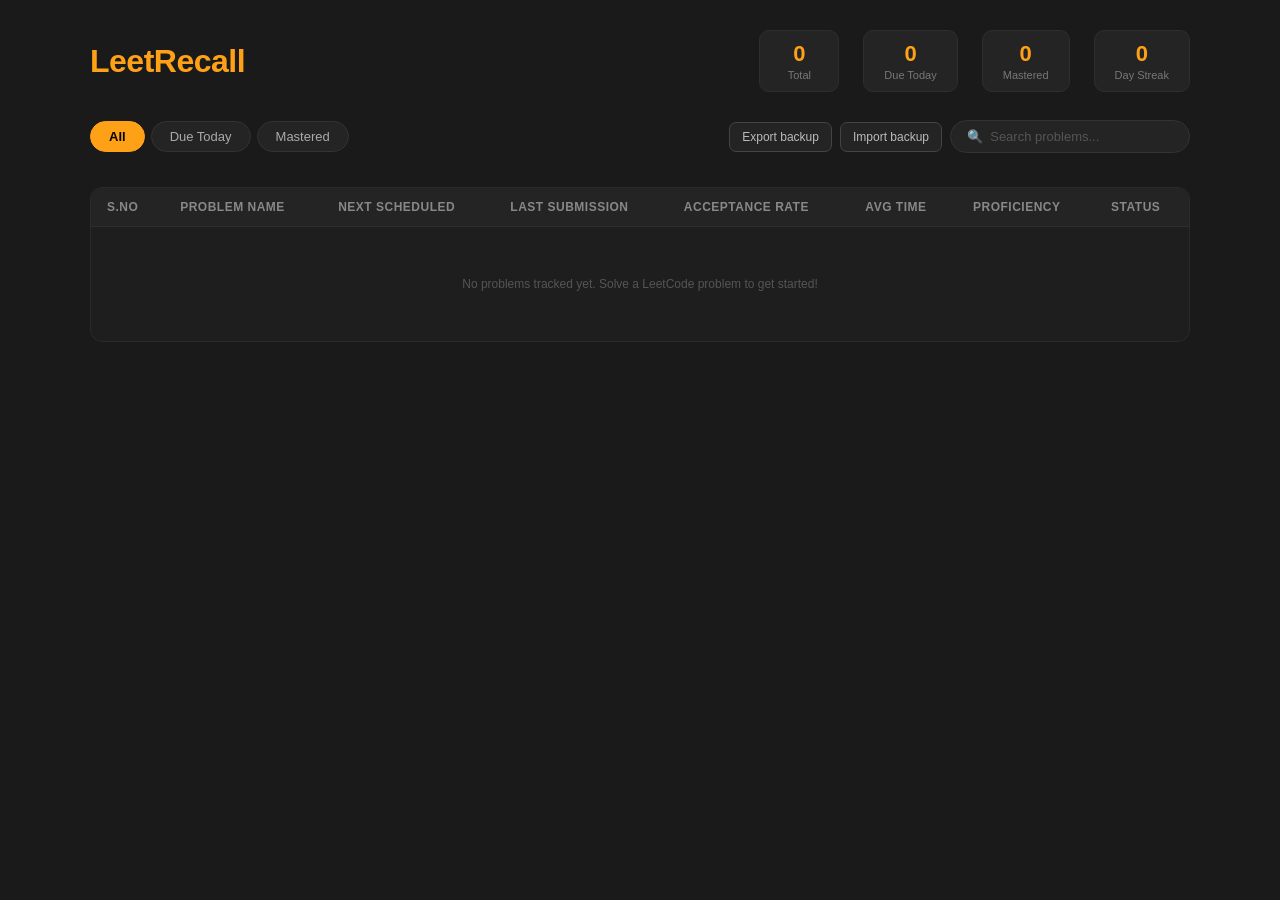
==== index.html @ 6359cfba "Fix concurrent submission tracking and add data backup" ====
<!DOCTYPE html>
<html lang="en">
<head>
  <meta charset="UTF-8">
  <title>LeetRecall</title>
  <link rel="stylesheet" href="index.css">
</head>
<body>

  <div class="container">

    <!-- Header -->
    <div class="header">
      <h1>LeetRecall</h1>
      <div class="stats-bar">
        <div class="stat"><span id="total">0</span><label>Total</label></div>
        <div class="stat"><span id="due-today">0</span><label>Due Today</label></div>
        <div class="stat"><span id="mastered">0</span><label>Mastered</label></div>
        <div class="stat"><span id="streak">0</span><label>Day Streak</label></div>
      </div>
    </div>

    <!-- Filters -->
    <div class="controls">
      <div class="tabs">
        <button class="tab active" data-filter="all">All</button>
        <button class="tab" data-filter="due">Due Today</button>
        <button class="tab" data-filter="mastered">Mastered</button>
      </div>
      <div class="control-actions">
        <button id="export-data" class="data-button" type="button">Export backup</button>
        <button id="import-data" class="data-button" type="button">Import backup</button>
        <input id="import-file" type="file" accept="application/json,.json" hidden>
        <input type="text" id="search" placeholder="🔍  Search problems..." />
      </div>
    </div>

    <div id="data-message" class="data-message" role="status" aria-live="polite"></div>

    <!-- Table -->
    <div class="table-wrapper">
      <table>
        <thead>
          <tr>
            <th>S.No</th>
            <th>Problem Name</th>
            <th>Next Scheduled</th>
            <th>Last Submission</th>
            <th>Acceptance Rate</th>
            <th>Avg Time</th>
            <th>Proficiency</th>
            <th>Status</th>
          </tr>
        </thead>
        <tbody id="problem-table">
          <tr>
            <td colspan="8" class="empty-row">No problems tracked yet. Solve a LeetCode problem to get started!</td>
          </tr>
        </tbody>
      </table>
    </div>

  </div>

  <script src="index.js"></script>
</body>
</html>
---- index.css ----
/* ============================================================
   LeetRecall Dashboard
   ============================================================ */

* { box-sizing: border-box; margin: 0; padding: 0; }

body {
  font-family: -apple-system, BlinkMacSystemFont, "Segoe UI", Roboto, sans-serif;
  background: #1a1a1a;
  color: #e0e0e0;
  min-height: 100vh;
  padding: 30px 40px;
}

.container { max-width: 1100px; margin: 0 auto; }

/* ── Header ───────────────────────────────────────────────── */
.header {
  display: flex;
  justify-content: space-between;
  align-items: center;
  margin-bottom: 28px;
  flex-wrap: wrap;
  gap: 16px;
}

h1 {
  font-size: 32px;
  font-weight: 800;
  color: #ffa116;
  letter-spacing: -0.5px;
}

/* ── Stats bar ────────────────────────────────────────────── */
.stats-bar {
  display: flex;
  gap: 24px;
}

.stat {
  display: flex;
  flex-direction: column;
  align-items: center;
  background: #242424;
  border: 1px solid #2e2e2e;
  border-radius: 10px;
  padding: 10px 20px;
  min-width: 80px;
}

.stat span {
  font-size: 22px;
  font-weight: 700;
  color: #ffa116;
}

.stat label {
  font-size: 11px;
  color: #777;
  margin-top: 2px;
}

/* ── Controls ─────────────────────────────────────────────── */
.controls {
  display: flex;
  justify-content: space-between;
  align-items: center;
  margin-bottom: 16px;
  gap: 16px;
  flex-wrap: wrap;
}

.tabs { display: flex; gap: 6px; }

.control-actions {
  display: flex;
  align-items: center;
  justify-content: flex-end;
  gap: 8px;
  flex-wrap: wrap;
}

.data-button {
  padding: 7px 12px;
  background: #242424;
  border: 1px solid #444;
  border-radius: 7px;
  color: #bbb;
  cursor: pointer;
  font-size: 12px;
}

.data-button:hover { border-color: #ffa116; color: #ffa116; }

.data-message {
  min-height: 18px;
  margin: -8px 0 8px;
  color: #aaa;
  font-size: 12px;
  text-align: right;
}

.data-message.error { color: #ef4743; }

.data-message.success { color: #00b8a3; }

.tab {
  padding: 7px 18px;
  background: #242424;
  border: 1px solid #333;
  border-radius: 20px;
  color: #aaa;
  cursor: pointer;
  font-size: 13px;
  font-weight: 500;
  transition: all 0.15s;
}

.tab:hover { border-color: #ffa116; color: #ffa116; }

.tab.active {
  background: #ffa116;
  color: #000;
  font-weight: 700;
  border-color: #ffa116;
}

#search {
  padding: 8px 16px;
  background: #242424;
  border: 1px solid #333;
  border-radius: 20px;
  color: #e0e0e0;
  font-size: 13px;
  width: 240px;
  outline: none;
  transition: border 0.15s;
}

#search:focus { border-color: #ffa116; }
#search::placeholder { color: #555; }

/* ── Table ────────────────────────────────────────────────── */
.table-wrapper {
  background: #1e1e1e;
  border: 1px solid #2a2a2a;
  border-radius: 12px;
  overflow: hidden;
}

table {
  width: 100%;
  border-collapse: collapse;
}

thead tr {
  background: #242424;
  border-bottom: 1px solid #2e2e2e;
}

th {
  padding: 12px 16px;
  text-align: left;
  font-size: 12px;
  font-weight: 600;
  color: #888;
  text-transform: uppercase;
  letter-spacing: 0.5px;
  white-space: nowrap;
}

tbody tr {
  border-bottom: 1px solid #252525;
  transition: background 0.1s;
}

tbody tr:last-child { border-bottom: none; }
tbody tr:hover { background: #242424; }

td {
  padding: 13px 16px;
  font-size: 13px;
  vertical-align: middle;
}

/* S.No */
td:first-child { color: #555; font-size: 12px; }

/* Problem name link */
.prob-link {
  color: #e0e0e0;
  text-decoration: none;
  font-weight: 500;
}
.prob-link:hover { color: #ffa116; }

/* Dates */
.date-cell { color: #aaa; font-size: 12px; }
.date-due  { color: #ffa116; font-weight: 600; }

/* Acceptance rate */
.rate-high   { color: #00b8a3; }
.rate-medium { color: #ffc01e; }
.rate-low    { color: #ef4743; }

/* Proficiency badges */
.badge {
  display: inline-block;
  padding: 3px 10px;
  border-radius: 12px;
  font-size: 11px;
  font-weight: 700;
  text-transform: uppercase;
  letter-spacing: 0.3px;
}

.badge-novice    { background: #1c3a5a; color: #5b9bd5; }
.badge-learning  { background: #3a2a00; color: #ffa116; }
.badge-familiar  { background: #1a3a1a; color: #00b8a3; }
.badge-proficient{ background: #2a1a3a; color: #c084fc; }
.badge-mastered  { background: #1a3a2a; color: #4ade80; }

/* Status */
.status-due      { color: #ffa116; font-weight: 600; font-size: 12px; }
.status-upcoming { color: #555;    font-size: 12px; }
.status-mastered { color: #4ade80; font-size: 12px; }

/* Empty state */
.empty-row {
  text-align: center;
  padding: 50px !important;
  color: #555;
  font-size: 14px;
}
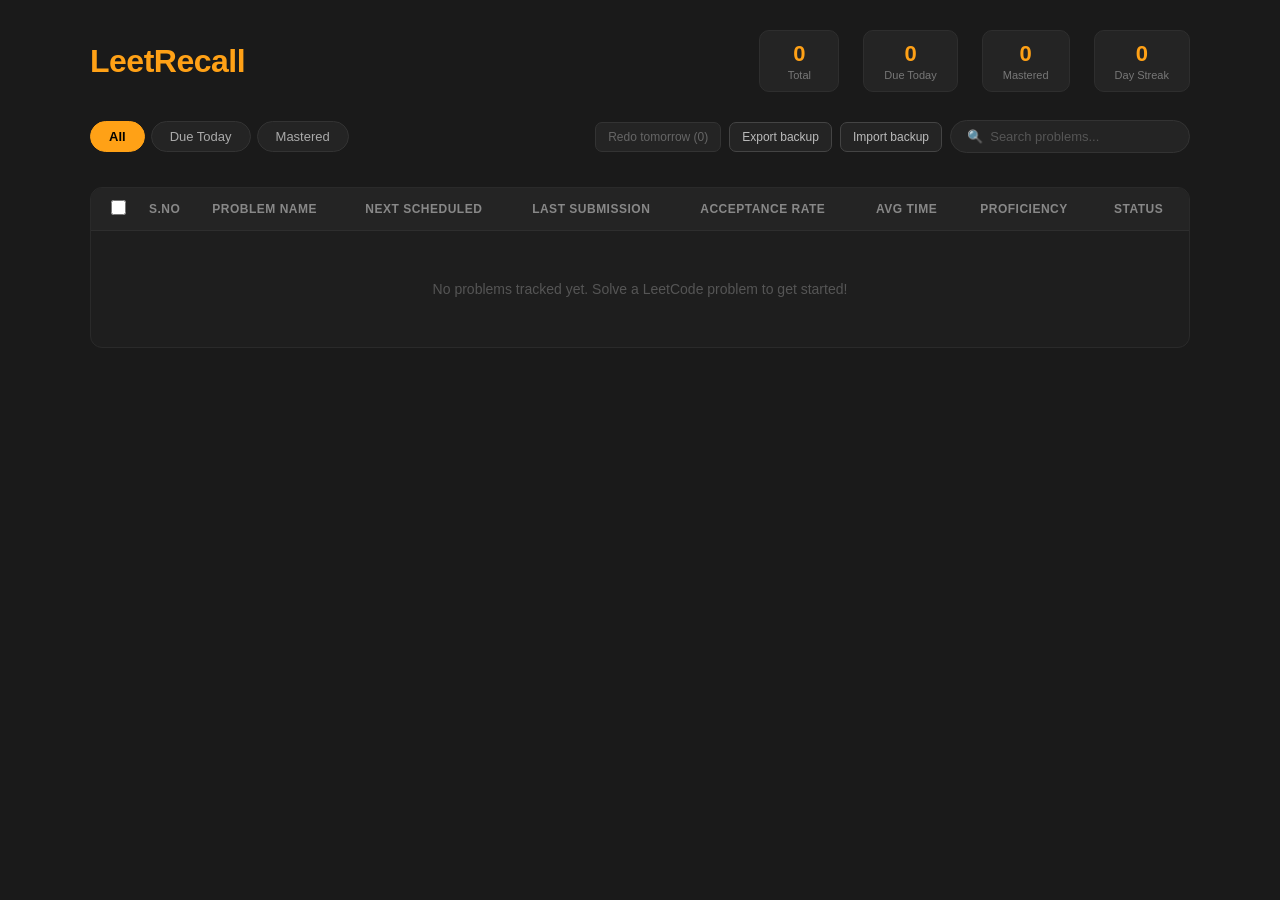
==== commit f218b0f0: "feat: add redo tomorrow scheduling" ====
--- a/index.html
+++ b/index.html
@@ -28,6 +28,10 @@
         <button class="tab" data-filter="mastered">Mastered</button>
       </div>
       <div class="control-actions">
+        <button id="redo-tomorrow" class="data-button redo-button" type="button"
+          title="Move the selected problems to tomorrow's review queue" disabled>
+          Redo tomorrow (0)
+        </button>
         <button id="export-data" class="data-button" type="button">Export backup</button>
         <button id="import-data" class="data-button" type="button">Import backup</button>
         <input id="import-file" type="file" accept="application/json,.json" hidden>
@@ -42,6 +46,9 @@
       <table>
         <thead>
           <tr>
+            <th class="select-column">
+              <input id="select-visible" class="problem-checkbox" type="checkbox" aria-label="Select all visible problems">
+            </th>
             <th>S.No</th>
             <th>Problem Name</th>
             <th>Next Scheduled</th>
@@ -54,7 +61,7 @@
         </thead>
         <tbody id="problem-table">
           <tr>
-            <td colspan="8" class="empty-row">No problems tracked yet. Solve a LeetCode problem to get started!</td>
+            <td colspan="9" class="empty-row">No problems tracked yet. Solve a LeetCode problem to get started!</td>
           </tr>
         </tbody>
       </table>
--- a/index.css
+++ b/index.css
@@ -91,6 +91,17 @@
 }
 
 .data-button:hover { border-color: #ffa116; color: #ffa116; }
+
+.data-button:disabled {
+  border-color: #333;
+  color: #666;
+  cursor: not-allowed;
+}
+
+.redo-button:not(:disabled) {
+  border-color: #ffa116;
+  color: #ffa116;
+}
 
 .data-message {
   min-height: 18px;
@@ -176,6 +187,7 @@
 
 tbody tr:last-child { border-bottom: none; }
 tbody tr:hover { background: #242424; }
+tbody tr:has(.row-checkbox:checked) { background: #2b261d; }
 
 td {
   padding: 13px 16px;
@@ -183,8 +195,17 @@
   vertical-align: middle;
 }
 
-/* S.No */
-td:first-child { color: #555; font-size: 12px; }
+/* Selection and S.No */
+.select-column { width: 42px; text-align: center; padding-right: 4px; }
+.select-column + th { width: 58px; }
+td.select-column + td { color: #555; font-size: 12px; }
+
+.problem-checkbox {
+  width: 15px;
+  height: 15px;
+  accent-color: #ffa116;
+  cursor: pointer;
+}
 
 /* Problem name link */
 .prob-link {
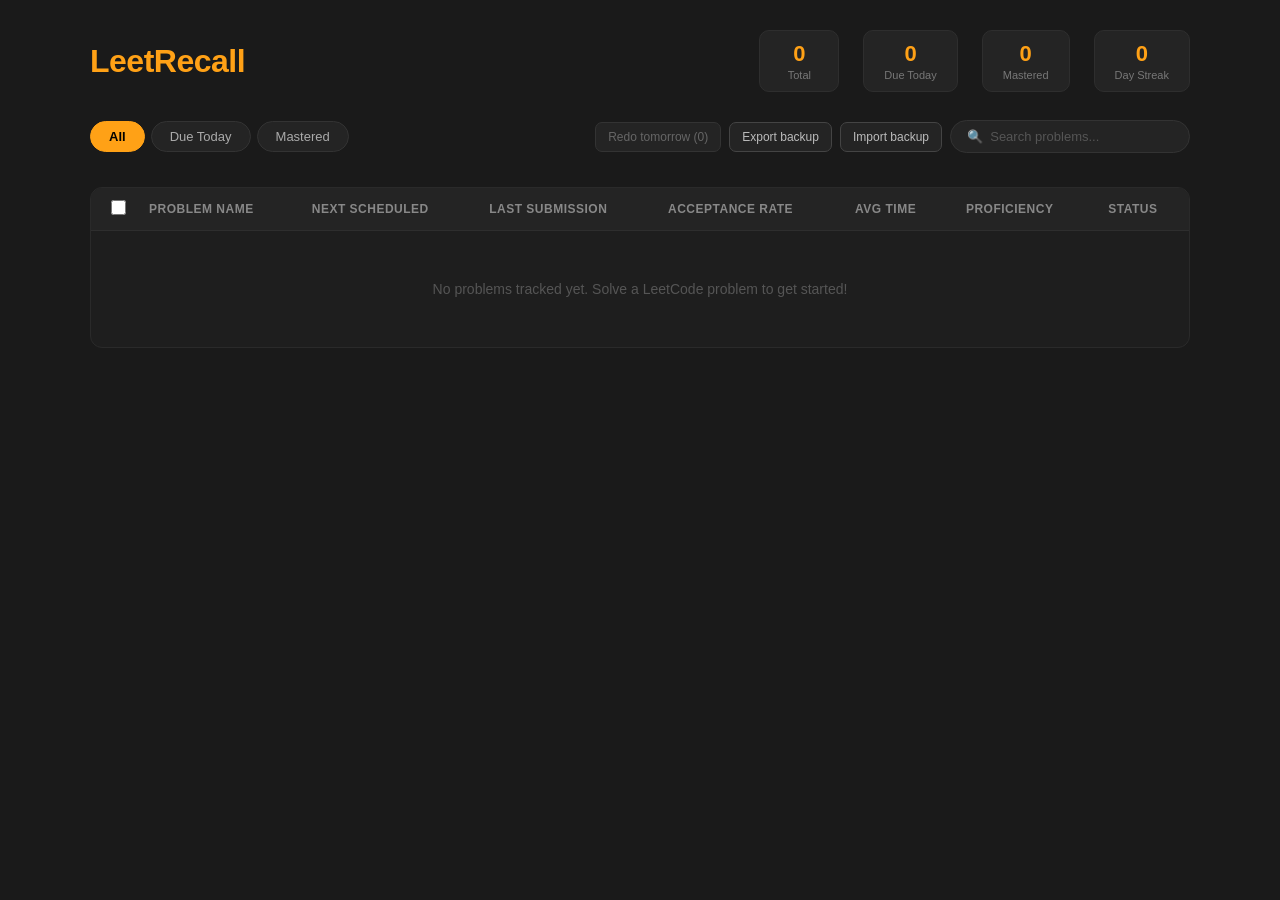
==== commit 7979c100: "ui: remove serial number column" ====
--- a/index.html
+++ b/index.html
@@ -49,7 +49,6 @@
             <th class="select-column">
               <input id="select-visible" class="problem-checkbox" type="checkbox" aria-label="Select all visible problems">
             </th>
-            <th>S.No</th>
             <th>Problem Name</th>
             <th>Next Scheduled</th>
             <th>Last Submission</th>
@@ -61,7 +60,7 @@
         </thead>
         <tbody id="problem-table">
           <tr>
-            <td colspan="9" class="empty-row">No problems tracked yet. Solve a LeetCode problem to get started!</td>
+            <td colspan="8" class="empty-row">No problems tracked yet. Solve a LeetCode problem to get started!</td>
           </tr>
         </tbody>
       </table>
--- a/index.css
+++ b/index.css
@@ -195,10 +195,8 @@
   vertical-align: middle;
 }
 
-/* Selection and S.No */
+/* Selection */
 .select-column { width: 42px; text-align: center; padding-right: 4px; }
-.select-column + th { width: 58px; }
-td.select-column + td { color: #555; font-size: 12px; }
 
 .problem-checkbox {
   width: 15px;
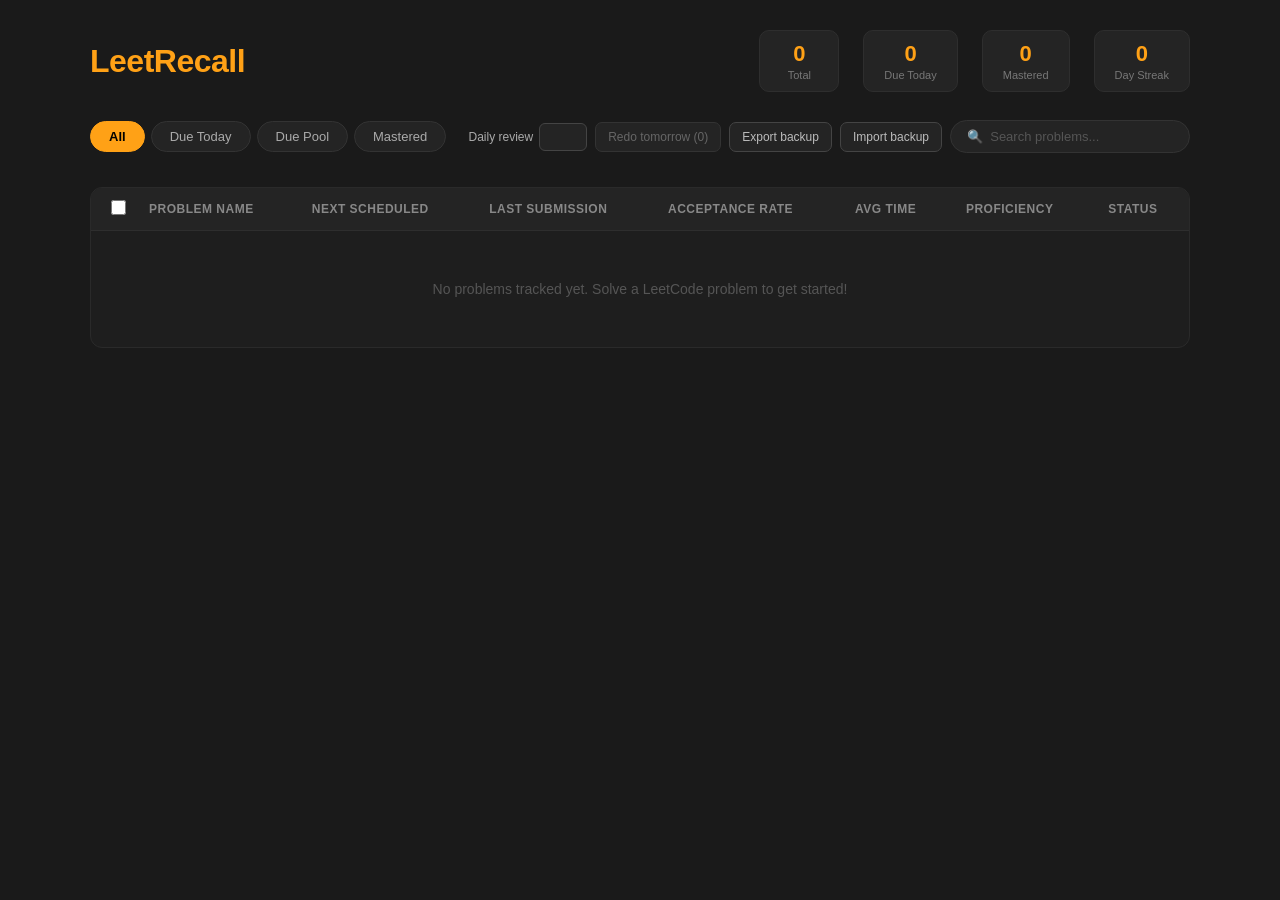
==== commit 3dfc5866: "Add due pool review queue" ====
--- a/index.html
+++ b/index.html
@@ -25,9 +25,14 @@
       <div class="tabs">
         <button class="tab active" data-filter="all">All</button>
         <button class="tab" data-filter="due">Due Today</button>
+        <button class="tab" data-filter="due-pool">Due Pool</button>
         <button class="tab" data-filter="mastered">Mastered</button>
       </div>
       <div class="control-actions">
+        <label class="daily-limit-control" for="daily-review-limit">
+          Daily review
+          <input id="daily-review-limit" type="number" min="1" max="20" step="1" inputmode="numeric">
+        </label>
         <button id="redo-tomorrow" class="data-button redo-button" type="button"
           title="Move the selected problems to tomorrow's review queue" disabled>
           Redo tomorrow (0)
@@ -68,6 +73,8 @@
 
   </div>
 
+  <script src="review-url.js"></script>
+  <script src="review-queue.js"></script>
   <script src="index.js"></script>
 </body>
 </html>
--- a/index.css
+++ b/index.css
@@ -79,6 +79,27 @@
   gap: 8px;
   flex-wrap: wrap;
 }
+
+.daily-limit-control {
+  display: flex;
+  align-items: center;
+  gap: 6px;
+  color: #aaa;
+  font-size: 12px;
+  white-space: nowrap;
+}
+
+#daily-review-limit {
+  width: 48px;
+  padding: 6px 7px;
+  background: #242424;
+  border: 1px solid #444;
+  border-radius: 6px;
+  color: #e0e0e0;
+  font: inherit;
+}
+
+#daily-review-limit:focus { border-color: #ffa116; outline: none; }
 
 .data-button {
   padding: 7px 12px;
